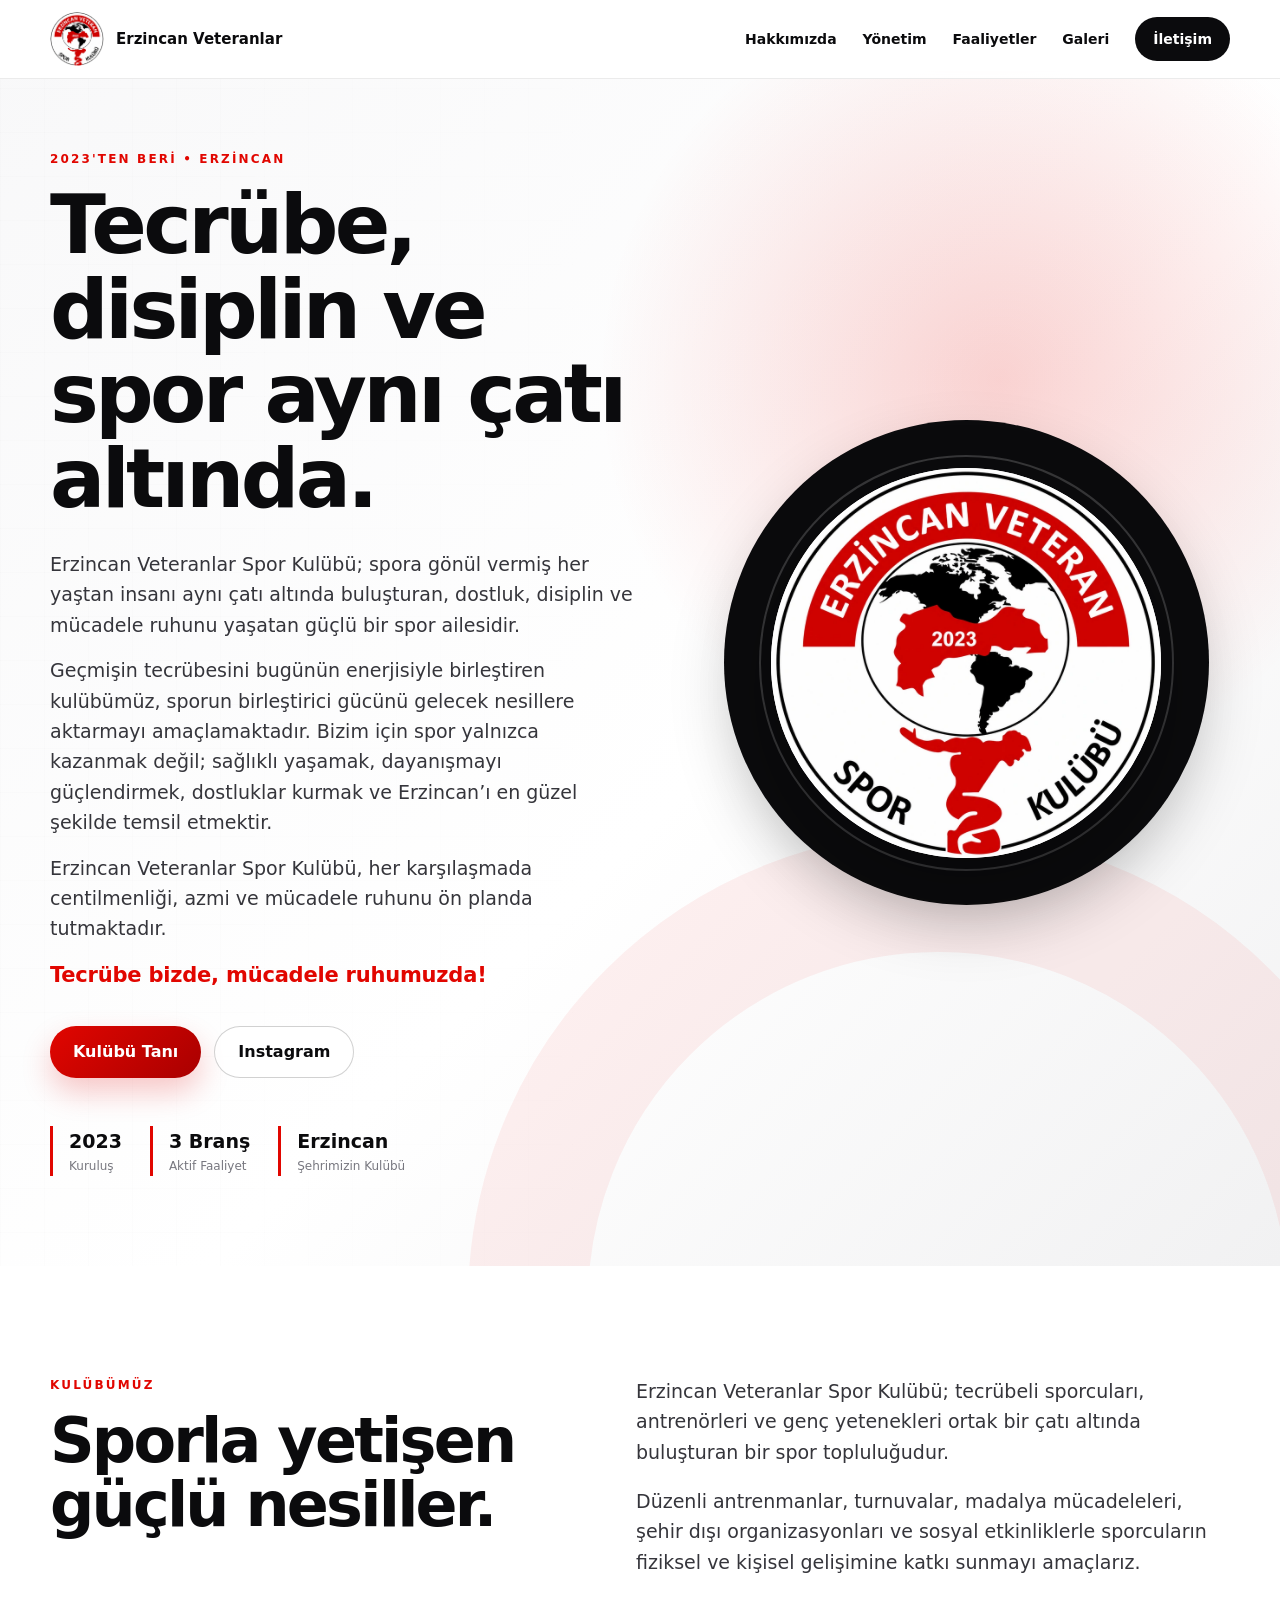
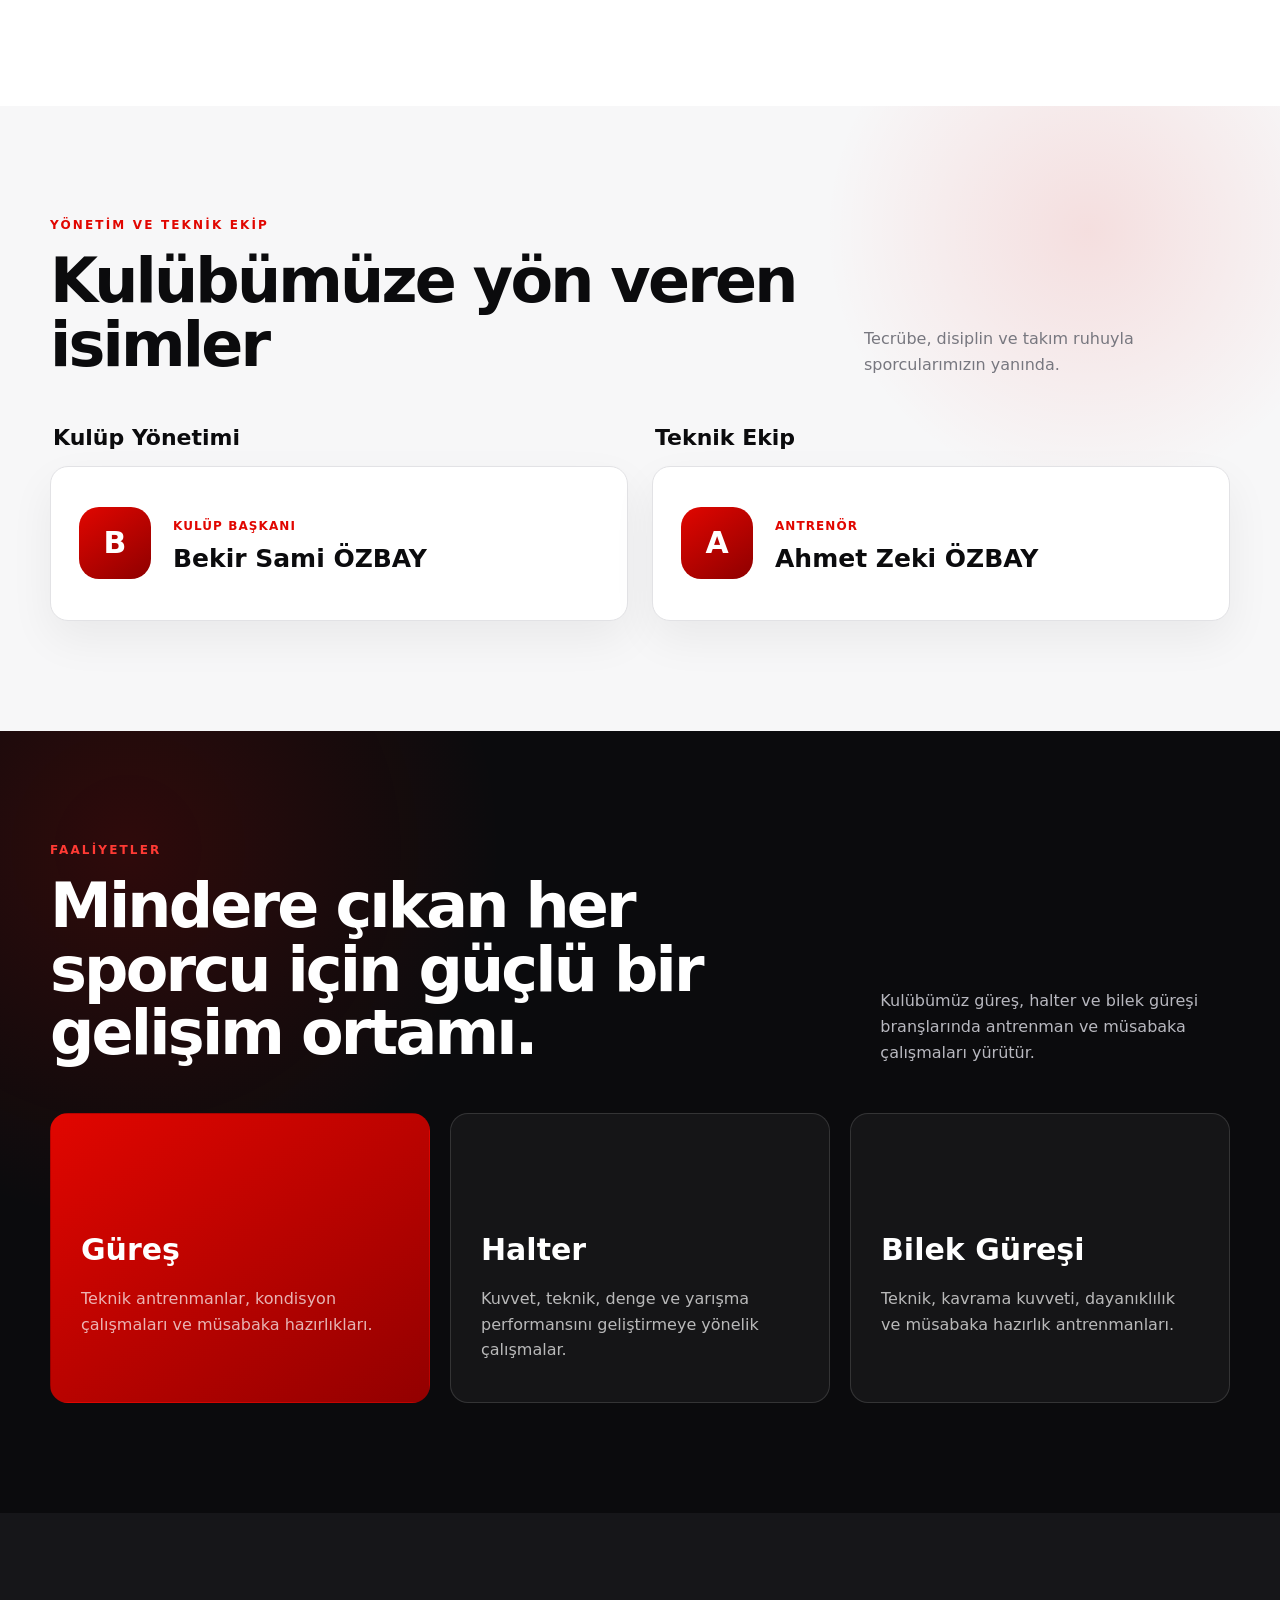
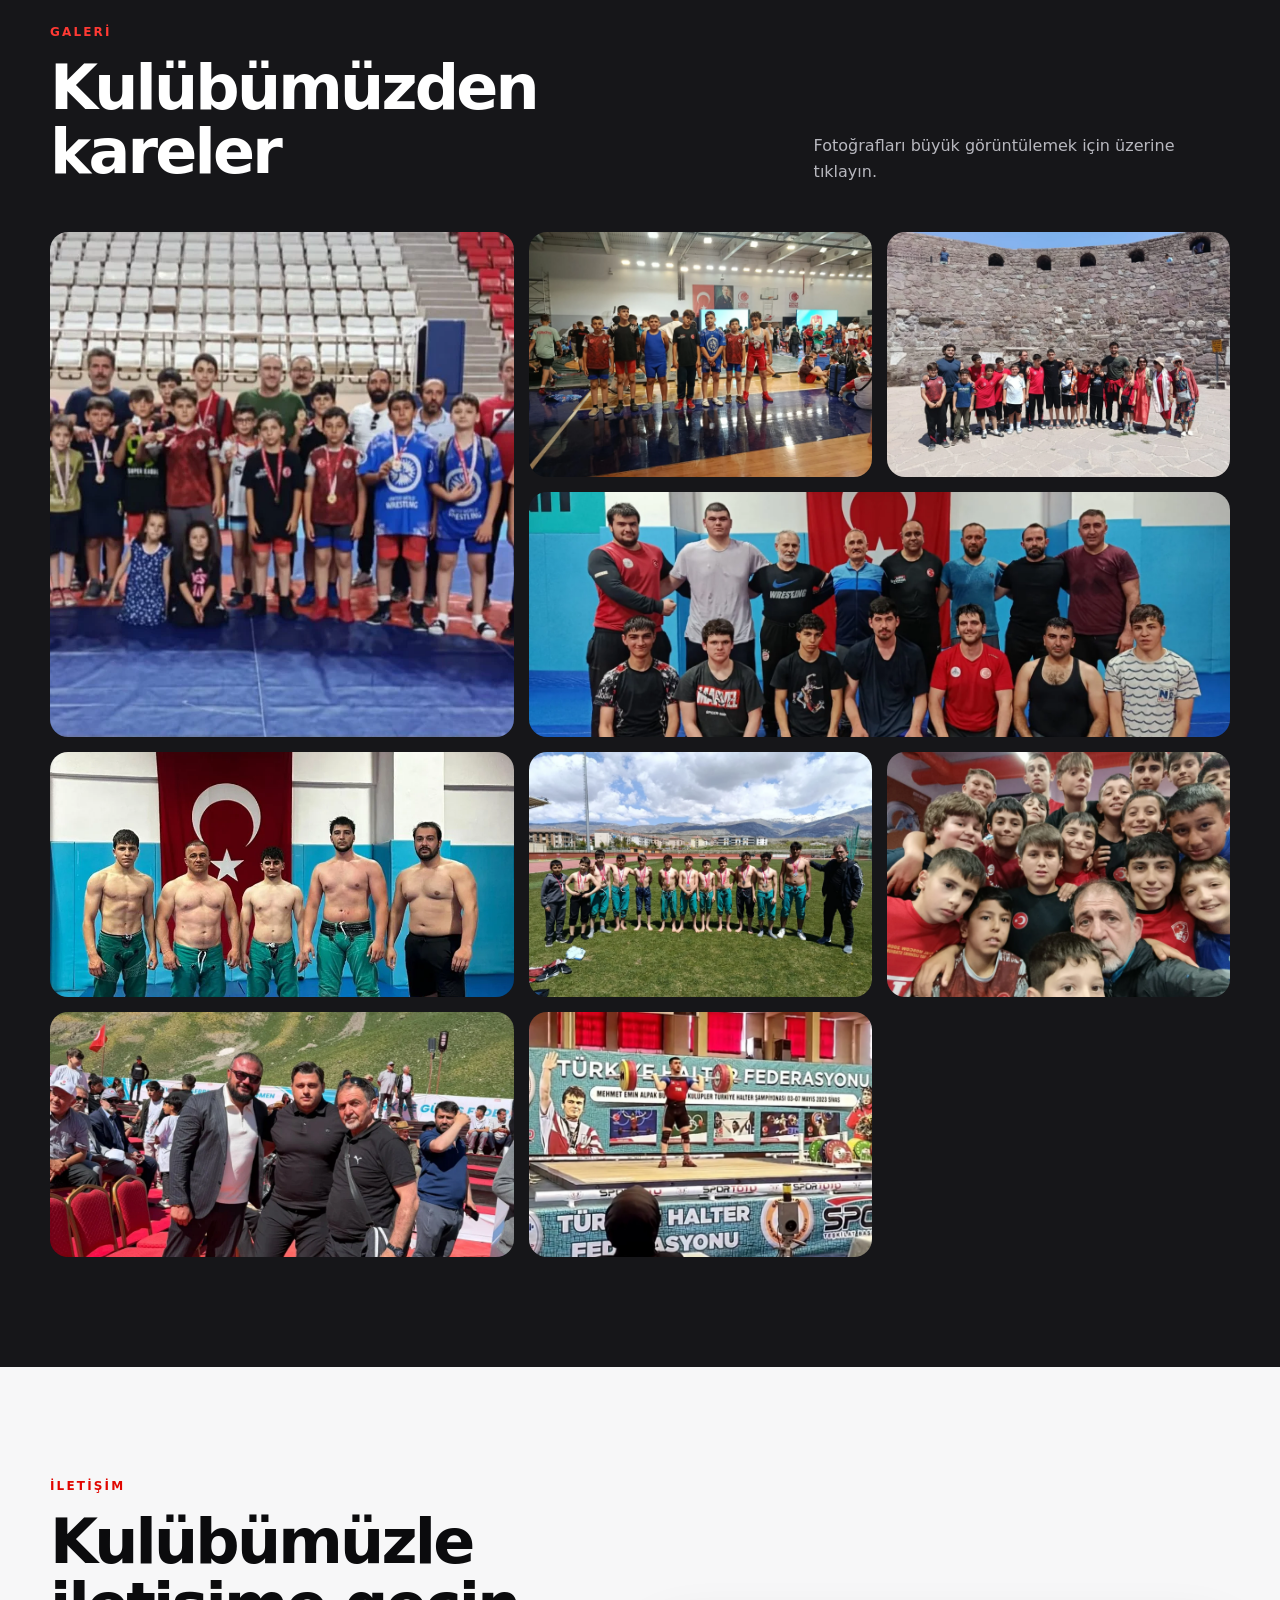
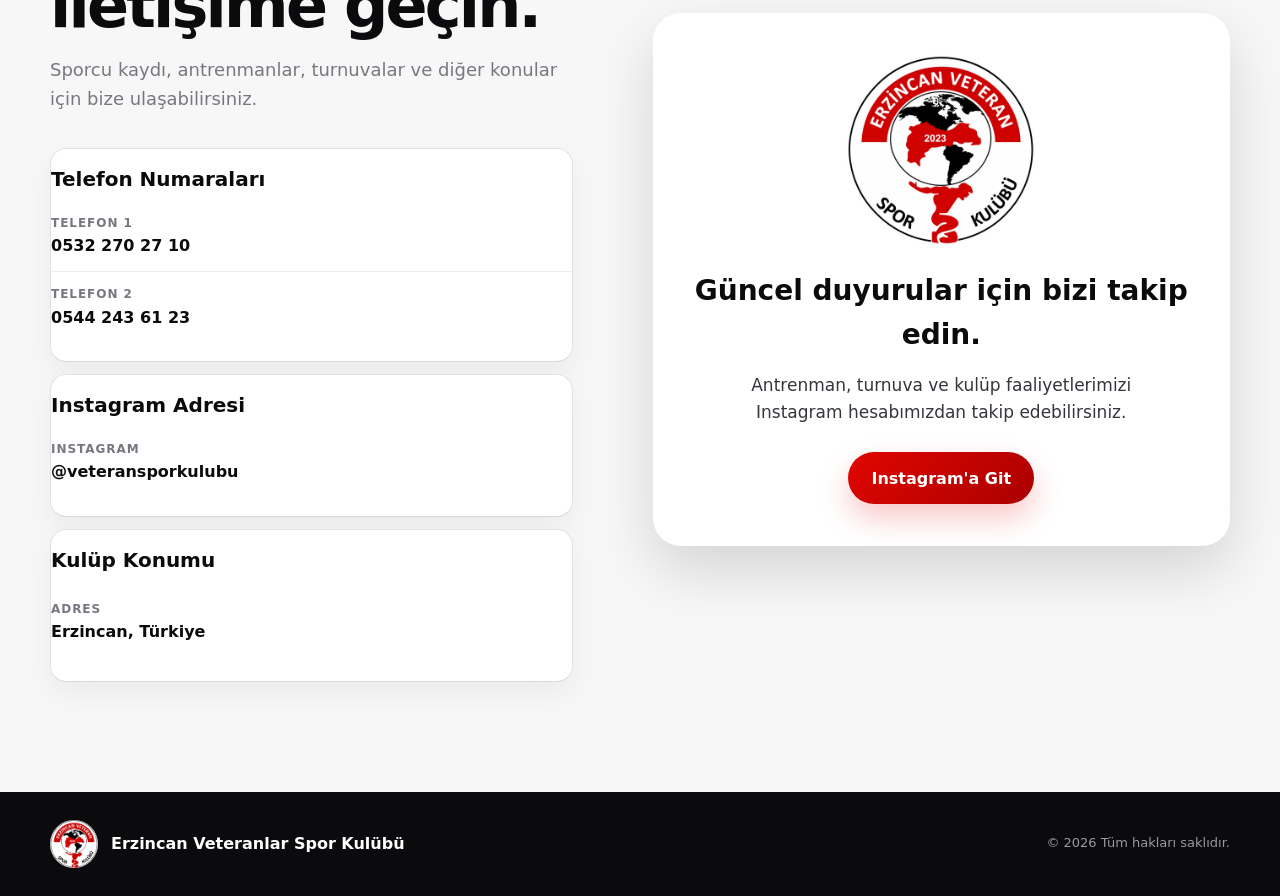
==== index.html @ 78c498e2 "Add files via upload" ====
<!DOCTYPE html>
<html lang="tr">
<head>
  <meta charset="UTF-8">
  <meta name="viewport" content="width=device-width, initial-scale=1.0">
  <meta name="description" content="Erzincan Veteranlar Spor Kulübü resmi web sitesi. Güreş, altyapı, turnuva ve kulüp faaliyetleri.">
  <title>Erzincan Veteranlar Spor Kulübü</title>
  <link rel="stylesheet" href="styles.css">
  <script defer src="https://identity.netlify.com/v1/netlify-identity-widget.js"></script>
</head>
<body>
  <header class="site-header" id="top">
    <div class="container nav-wrap">
      <a class="brand" href="#top">
        <img id="siteLogoBrand" src="assets/logo.webp" alt="Erzincan Veteranlar Spor Kulübü logosu">
        <div><strong id="brandName">Erzincan Veteranlar</strong></div>
      </a>

      <button class="menu-button" type="button" aria-label="Menüyü aç" aria-expanded="false">
        <span></span><span></span><span></span>
      </button>

      <nav class="main-nav">
        <a href="#hakkimizda">Hakkımızda</a>
        <a href="#yonetim">Yönetim</a>
        <a href="#faaliyetler">Faaliyetler</a>
        <a href="#galeri">Galeri</a>
        <a href="#iletisim" class="nav-cta">İletişim</a>
      </nav>
    </div>
  </header>

  <main>
    <section class="hero">
      <div class="hero-grid-pattern"></div>
      <div class="container hero-grid">
        <div class="hero-copy">
          <p class="eyebrow" id="heroEyebrow">2023'TEN BERİ • ERZİNCAN</p>
          <h1 id="heroTitle">Tecrübe, disiplin ve spor aynı çatı altında.</h1>
          <div class="hero-text hero-intro" id="heroIntro">
            <p>Erzincan Veteranlar Spor Kulübü; spora gönül vermiş her yaştan insanı aynı çatı altında buluşturan, dostluk, disiplin ve mücadele ruhunu yaşatan güçlü bir spor ailesidir.</p>
            <p>Geçmişin tecrübesini bugünün enerjisiyle birleştiren kulübümüz, sporun birleştirici gücünü gelecek nesillere aktarmayı amaçlamaktadır. Bizim için spor yalnızca kazanmak değil; sağlıklı yaşamak, dayanışmayı güçlendirmek, dostluklar kurmak ve Erzincan’ı en güzel şekilde temsil etmektir.</p>
            <p>Erzincan Veteranlar Spor Kulübü, her karşılaşmada centilmenliği, azmi ve mücadele ruhunu ön planda tutmaktadır.</p>
            <p class="hero-motto" id="heroMotto">Tecrübe bizde, mücadele ruhumuzda!</p>
          </div>

          <div class="hero-actions">
            <a href="#hakkimizda" class="button button-primary">Kulübü Tanı</a>
            <a href="https://www.instagram.com/veteransporkulubu" target="_blank" rel="noopener noreferrer" class="button button-outline instagram-link">Instagram</a>
          </div>

          <div class="hero-stats" id="heroStats">
            <div><strong>2023</strong><span>Kuruluş</span></div>
            <div><strong>3 Branş</strong><span>Aktif Faaliyet</span></div>
            <div><strong>Erzincan</strong><span>Şehrimizin Kulübü</span></div>
          </div>
        </div>

        <div class="hero-visual hero-logo-only">
          <div class="hero-logo-main">
            <img id="siteLogoHero" src="assets/logo.webp" alt="Erzincan Veteranlar Spor Kulübü amblemi">
          </div>
        </div>
      </div>
    </section>

    <section class="section" id="hakkimizda">
      <div class="container two-column">
        <div>
          <p class="section-kicker">KULÜBÜMÜZ</p>
          <h2 id="aboutTitle">Sporla yetişen güçlü nesiller.</h2>
        </div>
        <div class="about-copy" id="aboutText">
          <p>Erzincan Veteranlar Spor Kulübü; tecrübeli sporcuları, antrenörleri ve genç yetenekleri ortak bir çatı altında buluşturan bir spor topluluğudur.</p>
          <p>Düzenli antrenmanlar, turnuvalar, madalya mücadeleleri, şehir dışı organizasyonları ve sosyal etkinliklerle sporcuların fiziksel ve kişisel gelişimine katkı sunmayı amaçlarız.</p>
        </div>
      </div>
    </section>

    <section class="section management-section" id="yonetim">
      <div class="container">
        <div class="section-heading">
          <div>
            <p class="section-kicker">YÖNETİM VE TEKNİK EKİP</p>
            <h2 id="managementTitle">Kulübümüze yön veren isimler</h2>
          </div>
          <p id="managementIntro">Tecrübe, disiplin ve takım ruhuyla sporcularımızın yanında.</p>
        </div>
        <div class="management-grid" id="managementGrid">
          <div class="management-column">
            <h3 class="management-title">Kulüp Yönetimi</h3>
            <article class="person-card"><div class="person-mark">B</div><div><span>Kulüp Başkanı</span><h3>Bekir Sami ÖZBAY</h3></div></article>
          </div>
          <div class="management-column">
            <h3 class="management-title">Teknik Ekip</h3>
            <article class="person-card"><div class="person-mark">A</div><div><span>Antrenör</span><h3>Ahmet Zeki ÖZBAY</h3></div></article>
          </div>
        </div>
      </div>
    </section>

    <section class="section section-dark" id="faaliyetler">
      <div class="container">
        <div class="section-heading">
          <div>
            <p class="section-kicker section-kicker-light">FAALİYETLER</p>
            <h2 id="activitiesTitle">Mindere çıkan her sporcu için güçlü bir gelişim ortamı.</h2>
          </div>
          <p id="activitiesIntro">Kulübümüz güreş, halter ve bilek güreşi branşlarında antrenman ve müsabaka çalışmaları yürütür.</p>
        </div>
        <div class="cards" id="activitiesGrid">
          <article class="sport-card featured"><h3>Güreş</h3><p>Teknik antrenmanlar, kondisyon çalışmaları ve müsabaka hazırlıkları.</p></article>
          <article class="sport-card"><h3>Halter</h3><p>Kuvvet, teknik, denge ve yarışma performansını geliştirmeye yönelik çalışmalar.</p></article>
          <article class="sport-card"><h3>Bilek Güreşi</h3><p>Teknik, kavrama kuvveti, dayanıklılık ve müsabaka hazırlık antrenmanları.</p></article>
        </div>
      </div>
    </section>

    <section class="section gallery-section" id="galeri">
      <div class="container">
        <div class="section-heading">
          <div>
            <p class="section-kicker section-kicker-light">GALERİ</p>
            <h2 id="galleryTitle">Kulübümüzden kareler</h2>
          </div>
          <p>Fotoğrafları büyük görüntülemek için üzerine tıklayın.</p>
        </div>
        <div class="gallery-grid" id="galleryGrid">
          <button class="gallery-item gallery-large" data-image="assets/madalya-toreni.webp"><img src="assets/madalya-toreni.webp" alt="Madalya töreninde kulüp sporcuları" loading="lazy"></button>
          <button class="gallery-item" data-image="assets/turnuva-takimi.webp"><img src="assets/turnuva-takimi.webp" alt="Turnuvada genç sporcular" loading="lazy"></button>
          <button class="gallery-item" data-image="assets/kultur-gezisi.webp"><img src="assets/kultur-gezisi.webp" alt="Kulüp sporcularının kültür gezisi" loading="lazy"></button>
          <button class="gallery-item gallery-wide" data-image="assets/antrenman-grubu.webp"><img src="assets/antrenman-grubu.webp" alt="Güreş salonunda antrenman grubu" loading="lazy"></button>
          <button class="gallery-item" data-image="assets/gures-antrenmani.webp"><img src="assets/gures-antrenmani.webp" alt="Güreş antrenmanına katılan sporcular" loading="lazy"></button>
          <button class="gallery-item" data-image="assets/acik-hava-etkinligi.webp"><img src="assets/acik-hava-etkinligi.webp" alt="Açık havada madalyalı genç sporcular" loading="lazy"></button>
          <button class="gallery-item" data-image="assets/altyapi-ekibi.webp"><img src="assets/altyapi-ekibi.webp" alt="Kulübün altyapı sporcuları" loading="lazy"></button>
          <button class="gallery-item" data-image="assets/organizasyon.webp"><img src="assets/organizasyon.webp" alt="Kulüp yöneticilerinin katıldığı spor organizasyonu" loading="lazy"></button>
          <button class="gallery-item" data-image="assets/halter-sampiyonasi.webp"><img src="assets/halter-sampiyonasi.webp" alt="Halter müsabakasında yarışan sporcu" loading="lazy"></button>
        </div>
      </div>
    </section>

    <section class="section contact-section" id="iletisim">
      <div class="container contact-grid">
        <div>
          <p class="section-kicker">İLETİŞİM</p>
          <h2 id="contactTitle">Kulübümüzle iletişime geçin.</h2>
          <p class="contact-intro" id="contactIntro">Sporcu kaydı, antrenmanlar, turnuvalar ve diğer konular için bize ulaşabilirsiniz.</p>
          <div class="contact-items" id="contactItems">
            <div class="contact-group"><h3>Telefon Numaraları</h3><a href="tel:+905322702710"><span>Telefon 1</span><strong>0532 270 27 10</strong></a><a href="tel:+905442436123"><span>Telefon 2</span><strong>0544 243 61 23</strong></a></div>
            <div class="contact-group"><h3>Instagram Adresi</h3><a class="instagram-link" href="https://www.instagram.com/veteransporkulubu" target="_blank" rel="noopener noreferrer"><span>Instagram</span><strong id="instagramUsername">@veteransporkulubu</strong></a></div>
            <div class="contact-group"><h3>Kulüp Konumu</h3><div class="contact-static"><span>Adres</span><strong id="contactAddress">Erzincan, Türkiye</strong></div></div>
          </div>
        </div>

        <div class="contact-card">
          <img id="siteLogoContact" src="assets/logo.webp" alt="Erzincan Veteranlar Spor Kulübü logosu">
          <h3 id="contactCardTitle">Güncel duyurular için bizi takip edin.</h3>
          <p id="contactCardText">Antrenman, turnuva ve kulüp faaliyetlerimizi Instagram hesabımızdan takip edebilirsiniz.</p>
          <a class="button button-primary instagram-link" href="https://www.instagram.com/veteransporkulubu" target="_blank" rel="noopener noreferrer">Instagram'a Git</a>
        </div>
      </div>
    </section>
  </main>

  <div class="lightbox" id="lightbox" aria-hidden="true">
    <button class="lightbox-close" type="button" aria-label="Fotoğrafı kapat">×</button>
    <img id="lightboxImage" src="" alt="Büyütülmüş galeri fotoğrafı">
  </div>

  <footer class="site-footer">
    <div class="container footer-wrap">
      <div class="footer-brand">
        <img id="siteLogoFooter" src="assets/logo.webp" alt="">
        <div><strong id="footerName">Erzincan Veteranlar Spor Kulübü</strong></div>
      </div>
      <p>© <span id="year"></span> Tüm hakları saklıdır.</p>
    </div>
  </footer>

  <script src="script.js"></script>
</body>
</html>
---- styles.css ----
:root {
  --red: #e10600;
  --red-dark: #a90000;
  --black: #0b0b0d;
  --black-soft: #17171b;
  --white: #ffffff;
  --gray-50: #f7f7f8;
  --gray-100: #eeeeef;
  --gray-500: #77777f;
  --gray-700: #35353b;
  --shadow: 0 24px 60px rgba(0, 0, 0, 0.14);
  --radius-lg: 28px;
  --radius-md: 18px;
  --container: 1180px;
}

* { box-sizing: border-box; }
html { scroll-behavior: smooth; scroll-padding-top: 92px; }

body {
  margin: 0;
  color: var(--black);
  background: var(--white);
  font-family: Inter, ui-sans-serif, system-ui, -apple-system, BlinkMacSystemFont, "Segoe UI", sans-serif;
  line-height: 1.6;
}

body.lightbox-open { overflow: hidden; }
img { max-width: 100%; display: block; }
a { color: inherit; text-decoration: none; }
button { font: inherit; }
.container { width: min(calc(100% - 40px), var(--container)); margin-inline: auto; }

.site-header {
  position: fixed;
  z-index: 1000;
  inset: 0 0 auto;
  border-bottom: 1px solid rgba(0,0,0,.08);
  background: rgba(255,255,255,.92);
  backdrop-filter: blur(16px);
}

.nav-wrap {
  min-height: 78px;
  display: flex;
  align-items: center;
  justify-content: space-between;
  gap: 30px;
}

.brand { display: inline-flex; align-items: center; gap: 12px; }
.brand img { width: 54px; height: 54px; object-fit: cover; border-radius: 50%; }
.brand div { display: grid; line-height: 1.1; }
.brand strong { font-size: 15px; }
.brand span { margin-top: 5px; color: var(--gray-500); font-size: 13px; }

.main-nav { display: flex; align-items: center; gap: 26px; font-size: 14px; font-weight: 750; }
.main-nav a { transition: color .2s ease; }
.main-nav a:hover { color: var(--red); }
.nav-cta { padding: 11px 18px; color: var(--white)!important; border-radius: 999px; background: var(--black); }

.menu-button { display: none; border: 0; background: transparent; padding: 8px; }
.menu-button span { display: block; width: 24px; height: 2px; margin: 5px 0; background: var(--black); }

.hero {
  position: relative;
  overflow: hidden;
  min-height: 800px;
  padding: 150px 0 90px;
  background:
    radial-gradient(circle at 78% 30%, rgba(225,6,0,.18), transparent 30%),
    linear-gradient(135deg, #f8f8f9 0%, #fff 58%, #f1f1f2 100%);
}

.hero::before {
  content: "";
  position: absolute;
  width: 700px;
  height: 700px;
  right: -10%;
  bottom: -40%;
  border: 120px solid rgba(225,6,0,.06);
  border-radius: 50%;
}

.hero-grid-pattern {
  position: absolute;
  inset: 0;
  opacity: .32;
  background-image:
    linear-gradient(rgba(0,0,0,.035) 1px, transparent 1px),
    linear-gradient(90deg, rgba(0,0,0,.035) 1px, transparent 1px);
  background-size: 44px 44px;
  mask-image: linear-gradient(to right, #000, transparent 72%);
}

.hero-grid {
  position: relative;
  display: grid;
  grid-template-columns: minmax(0, 1.05fr) minmax(400px, .95fr);
  align-items: center;
  gap: 70px;
}

.eyebrow,
.section-kicker {
  margin: 0 0 14px;
  color: var(--red);
  font-size: 12px;
  font-weight: 900;
  letter-spacing: .18em;
}

.hero h1,
.section h2 { margin: 0; line-height: 1.03; letter-spacing: -.045em; }

.hero h1 { max-width: 760px; font-size: clamp(48px, 7vw, 82px); }

.hero-text {
  max-width: 650px;
  margin: 28px 0 0;
  color: var(--gray-700);
  font-size: 19px;
}


.hero-intro p {
  margin: 0 0 15px;
}

.hero-intro p:last-child {
  margin-bottom: 0;
}

.hero-motto {
  color: var(--red);
  font-weight: 900;
  font-size: 21px;
  letter-spacing: -.01em;
}

.hero-actions { display: flex; flex-wrap: wrap; gap: 13px; margin-top: 34px; }

.button {
  display: inline-flex;
  align-items: center;
  justify-content: center;
  min-height: 52px;
  padding: 0 23px;
  border: 0;
  border-radius: 999px;
  font-weight: 800;
  cursor: pointer;
  transition: transform .2s ease, box-shadow .2s ease;
}

.button:hover { transform: translateY(-2px); }

.button-primary {
  color: var(--white);
  background: linear-gradient(135deg, var(--red), var(--red-dark));
  box-shadow: 0 14px 30px rgba(225,6,0,.22);
}

.button-outline { border: 1px solid rgba(0,0,0,.18); background: rgba(255,255,255,.75); }

.hero-stats { display: flex; flex-wrap: wrap; gap: 28px; margin-top: 48px; }
.hero-stats div { display: grid; padding-left: 16px; border-left: 3px solid var(--red); }
.hero-stats strong { font-size: 19px; }
.hero-stats span { color: var(--gray-500); font-size: 12px; }

.hero-visual {
  position: relative;
  min-height: 560px;
  display: grid;
  place-items: center;
}

.hero-logo-only::before {
  content: "";
  position: absolute;
  width: 92%;
  aspect-ratio: 1;
  border-radius: 50%;
  background: var(--black);
  box-shadow: var(--shadow);
  z-index: 0;
}

.hero-logo-only::after {
  content: "";
  position: absolute;
  width: 78%;
  aspect-ratio: 1;
  border: 2px solid rgba(255,255,255,.18);
  border-radius: 50%;
  z-index: 1;
}

.hero-logo-main {
  position: relative;
  z-index: 2;
  width: 74%;
  max-width: 520px;
  aspect-ratio: 1;
  border-radius: 50%;
  overflow: hidden;
  background: var(--white);
  box-shadow: 0 28px 70px rgba(0,0,0,.32);
}

.hero-logo-main img {
  width: 100%;
  height: 100%;
  object-fit: cover;
}

.section { padding: 110px 0; }
.section h2 { font-size: clamp(38px, 5vw, 62px); }

.two-column {
  display: grid;
  grid-template-columns: .9fr 1.1fr;
  gap: 100px;
  align-items: start;
}

.about-copy { color: var(--gray-700); font-size: 19px; }
.about-copy p:first-child { margin-top: 0; }

.section-heading {
  display: flex;
  justify-content: space-between;
  align-items: end;
  gap: 50px;
  margin-bottom: 48px;
}

.section-heading > p { max-width: 430px; margin: 0; color: var(--gray-500); }

.management-section {
  background:
    radial-gradient(circle at 85% 20%, rgba(225,6,0,.10), transparent 22%),
    var(--gray-50);
}

.management-grid { display: grid; grid-template-columns: repeat(2, 1fr); gap: 24px; }

.management-column {
  display: grid;
  gap: 14px;
}

.management-title {
  margin: 0;
  padding-left: 3px;
  color: var(--black);
  font-size: 22px;
  line-height: 1.2;
}

.person-card {
  display: flex;
  align-items: center;
  gap: 22px;
  min-height: 155px;
  padding: 28px;
  border: 1px solid #e2e2e5;
  border-radius: var(--radius-md);
  background: var(--white);
  box-shadow: 0 18px 45px rgba(0,0,0,.06);
}

.person-mark {
  display: grid;
  place-items: center;
  flex: 0 0 72px;
  width: 72px;
  height: 72px;
  color: var(--white);
  border-radius: 20px;
  background: linear-gradient(145deg, var(--red), #8e0000);
  font-size: 30px;
  font-weight: 900;
}

.person-card span {
  color: var(--red);
  font-size: 12px;
  font-weight: 900;
  letter-spacing: .09em;
  text-transform: uppercase;
}

.person-card h3 { margin: 7px 0 0; font-size: 25px; line-height: 1.15; }

.section-dark {
  color: var(--white);
  background:
    radial-gradient(circle at 10% 15%, rgba(225,6,0,.17), transparent 28%),
    var(--black);
}

.section-dark .section-heading > p,
.gallery-section .section-heading > p { color: #b8b8bf; }

.section-kicker-light { color: #ff3a34; }

.cards { display: grid; grid-template-columns: repeat(3, 1fr); gap: 20px; }

.sport-card {
  min-height: 290px;
  padding: 30px;
  border: 1px solid rgba(255,255,255,.13);
  border-radius: var(--radius-md);
  background: rgba(255,255,255,.045);
  transition: transform .25s ease, border-color .25s ease;
}

.sport-card:hover { transform: translateY(-6px); border-color: rgba(255,255,255,.35); }
.sport-card.featured { background: linear-gradient(145deg, var(--red), #930000); border-color: transparent; }
.sport-card > span { color: rgba(255,255,255,.55); font-size: 13px; font-weight: 900; }
.sport-card h3 { margin: 82px 0 12px; font-size: 30px; }
.sport-card p { margin: 0; color: rgba(255,255,255,.7); }

.gallery-section { color: var(--white); background: #161619; }

.gallery-grid {
  display: grid;
  grid-template-columns: 1.15fr .85fr .85fr;
  grid-auto-rows: 245px;
  gap: 15px;
}

.gallery-item {
  position: relative;
  overflow: hidden;
  display: block;
  padding: 0;
  border: 0;
  border-radius: var(--radius-md);
  background: #222;
  cursor: pointer;
}

.gallery-item img {
  width: 100%;
  height: 100%;
  object-fit: cover;
  transition: transform .35s ease, filter .35s ease;
}


.gallery-item:hover img { transform: scale(1.04); filter: saturate(1.08); }


.gallery-large { grid-row: span 2; }
.gallery-wide { grid-column: span 2; }

.contact-section { background: var(--gray-50); }

.contact-grid {
  display: grid;
  grid-template-columns: .95fr 1.05fr;
  gap: 80px;
  align-items: center;
}

.contact-intro { max-width: 520px; color: var(--gray-500); font-size: 18px; }

.contact-items { display: grid; gap: 12px; margin-top: 34px; }

.contact-items a,
.contact-items div {
  display: grid;
  padding: 18px 0;
  border-bottom: 1px solid #d9d9dc;
}

.contact-items span {
  color: var(--gray-500);
  font-size: 12px;
  font-weight: 800;
  text-transform: uppercase;
  letter-spacing: .08em;
}

.contact-items a:hover strong { color: var(--red); }


.contact-group {
  padding: 20px 22px;
  border: 1px solid #e2e2e5;
  border-radius: 16px;
  background: var(--white);
  box-shadow: 0 12px 30px rgba(0,0,0,.05);
}

.contact-group h3 {
  margin: 0 0 10px;
  font-size: 20px;
  line-height: 1.2;
}

.contact-group a,
.contact-static {
  display: grid;
  padding: 13px 0;
  border-bottom: 1px solid #ececef;
}

.contact-group a:last-child,
.contact-static:last-child {
  border-bottom: 0;
}

.contact-group span {
  color: var(--gray-500);
  font-size: 12px;
  font-weight: 800;
  text-transform: uppercase;
  letter-spacing: .08em;
}

.contact-group a:hover strong {
  color: var(--red);
}

.contact-card {
  display: grid;
  place-items: center;
  padding: 42px;
  text-align: center;
  border-radius: var(--radius-lg);
  background: var(--white);
  box-shadow: var(--shadow);
}

.contact-card img { width: 190px; border-radius: 50%; }
.contact-card h3 { margin: 24px 0 0; font-size: 28px; }
.contact-card p { max-width: 470px; margin: 14px 0 26px; color: var(--gray-700); font-size: 17px; }

.lightbox {
  position: fixed;
  z-index: 3000;
  inset: 0;
  display: none;
  place-items: center;
  padding: 30px;
  background: rgba(0,0,0,.92);
}

.lightbox.open { display: grid; }

.lightbox img {
  max-width: min(94vw, 1500px);
  max-height: 88vh;
  border-radius: 16px;
  box-shadow: 0 30px 80px rgba(0,0,0,.55);
}

.lightbox-close {
  position: fixed;
  z-index: 2;
  top: 18px;
  right: 25px;
  width: 48px;
  height: 48px;
  color: var(--white);
  border: 1px solid rgba(255,255,255,.35);
  border-radius: 50%;
  background: rgba(255,255,255,.1);
  font-size: 31px;
  cursor: pointer;
}

.site-footer { color: var(--white); background: var(--black); padding: 28px 0; }

.footer-wrap { display: flex; align-items: center; justify-content: space-between; gap: 30px; }

.footer-brand { display: flex; align-items: center; gap: 13px; }
.footer-brand img { width: 48px; height: 48px; border-radius: 50%; }
.footer-brand div { display: grid; }
.footer-brand span { color: #9999a1; font-size: 12px; }
.site-footer p { margin: 0; color: #9999a1; font-size: 13px; }

@media (max-width: 960px) {
  .menu-button { display: block; }

  .main-nav {
    position: absolute;
    top: 78px;
    left: 20px;
    right: 20px;
    display: none;
    align-items: stretch;
    flex-direction: column;
    gap: 4px;
    padding: 18px;
    border-radius: 16px;
    background: var(--white);
    box-shadow: var(--shadow);
  }

  .main-nav.open { display: flex; }
  .main-nav a { padding: 12px; }

  .hero { min-height: auto; }

  .hero-grid,
  .two-column,
  .contact-grid { grid-template-columns: 1fr; }

  .hero-grid { gap: 70px; }
  .hero-visual { max-width: 680px; width: 100%; margin-inline: auto; }

  .hero-visual { min-height: 430px; }
  .hero-logo-main { width: 78%; }

  .two-column,
  .contact-grid { gap: 38px; }

  .management-grid,
  .cards { grid-template-columns: 1fr; }

  .sport-card { min-height: 230px; }
  .sport-card h3 { margin-top: 50px; }
}

@media (max-width: 700px) {
  .container { width: min(calc(100% - 28px), var(--container)); }
  .brand strong { font-size: 13px; }
  .brand span { font-size: 11px; }
  .brand img { width: 48px; height: 48px; }

  .hero { padding-top: 122px; }
  .hero h1 { font-size: 47px; }
  .hero-text { font-size: 17px; }
  .hero-stats { gap: 16px; }
  .hero-visual { min-height: 360px; }
  .hero-logo-main { width: 82%; }

  .section { padding: 78px 0; }
  .section-heading { align-items: start; flex-direction: column; gap: 20px; }

  .management-grid { grid-template-columns: 1fr; }
  .person-card { align-items: flex-start; }
  .person-card h3 { font-size: 21px; }

  .gallery-grid { grid-template-columns: 1fr; grid-auto-rows: 240px; }
  .gallery-large,
  .gallery-wide { grid-column: auto; grid-row: auto; }

  .contact-card { padding: 28px 20px; }
  .footer-wrap { align-items: flex-start; flex-direction: column; }
}
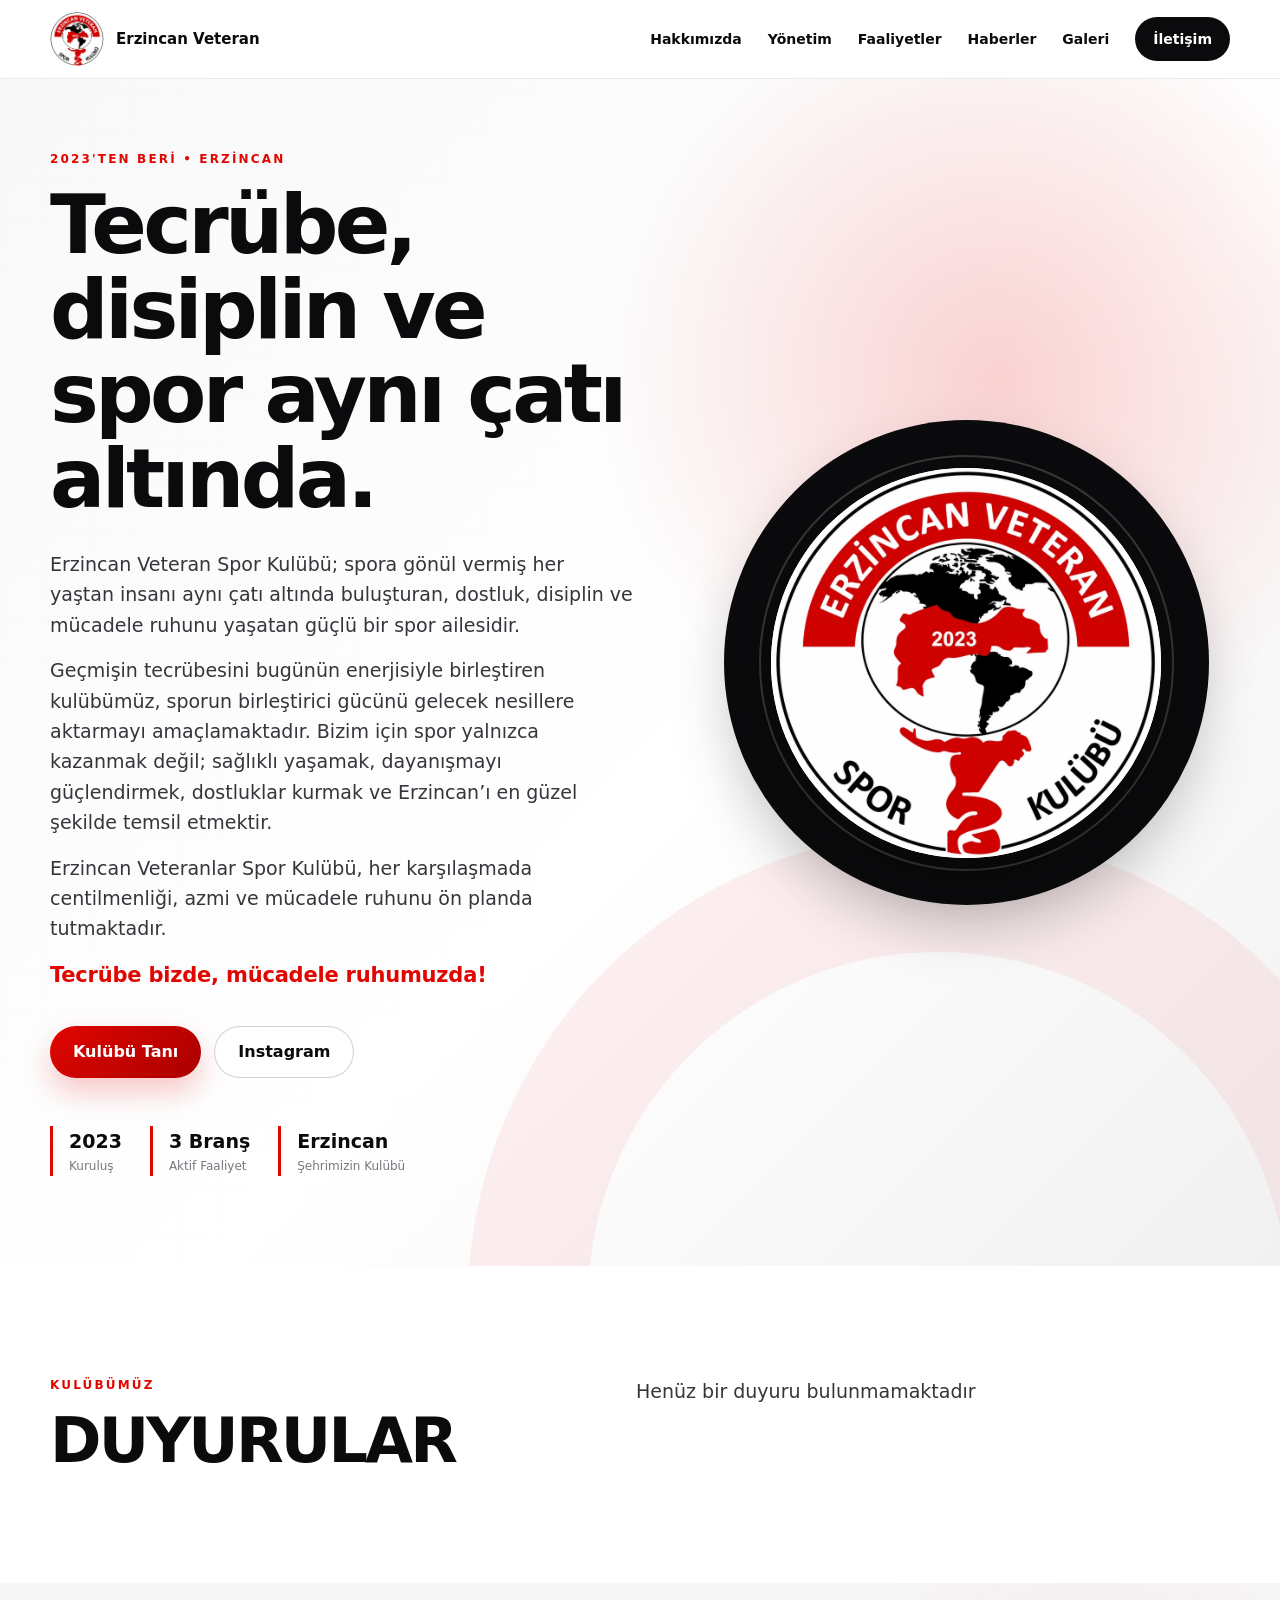
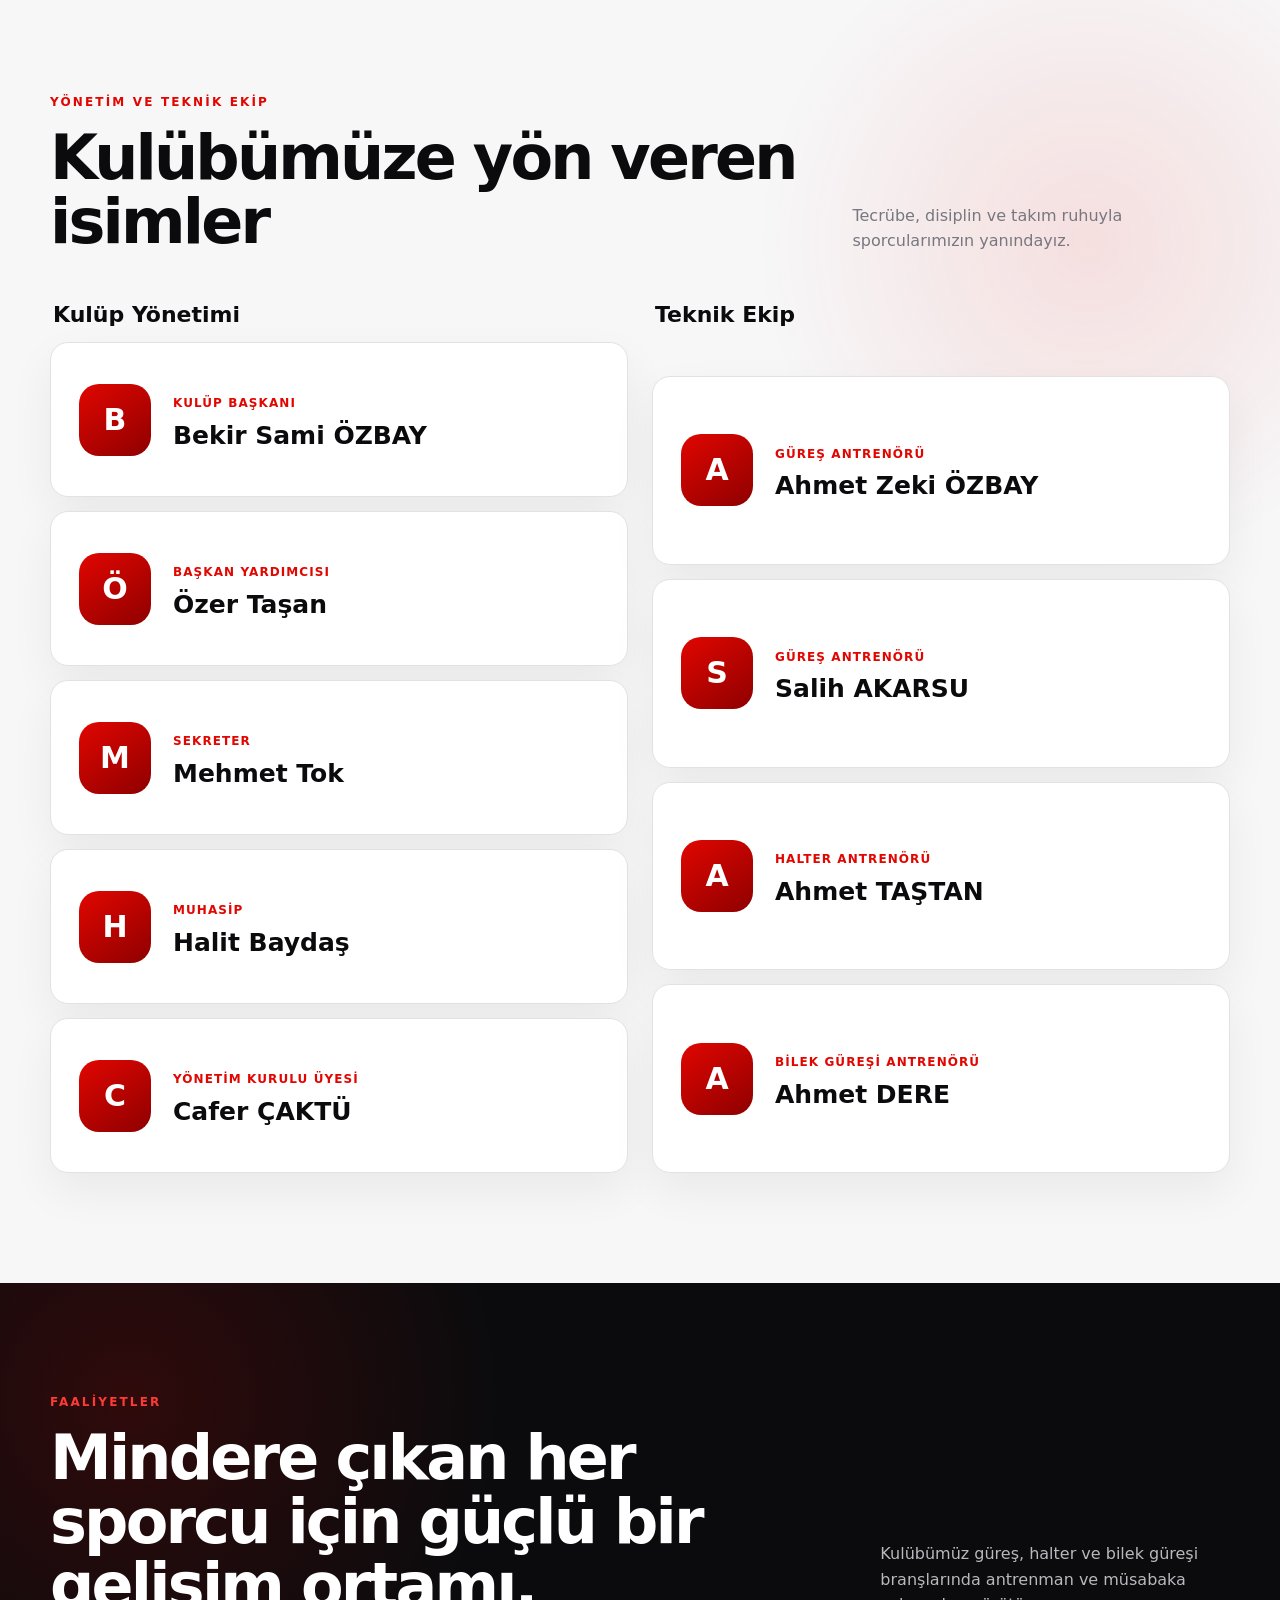
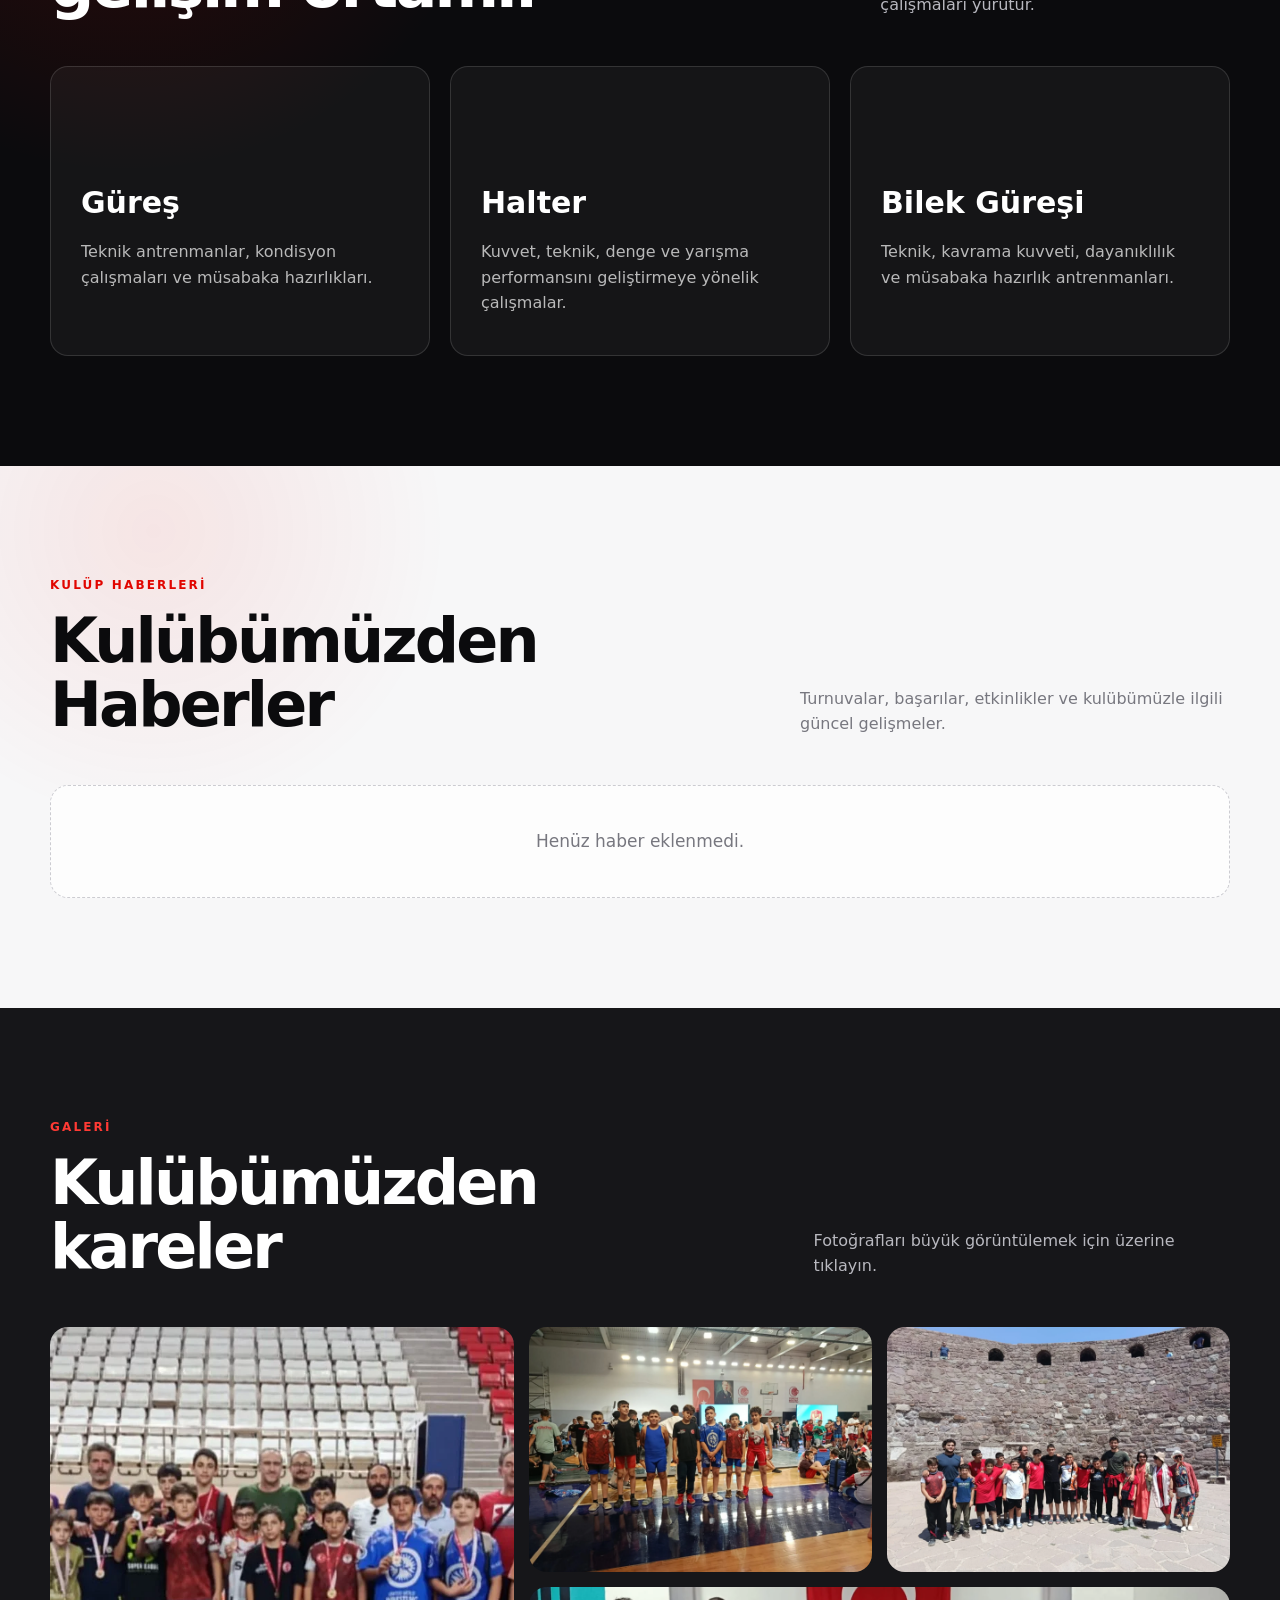
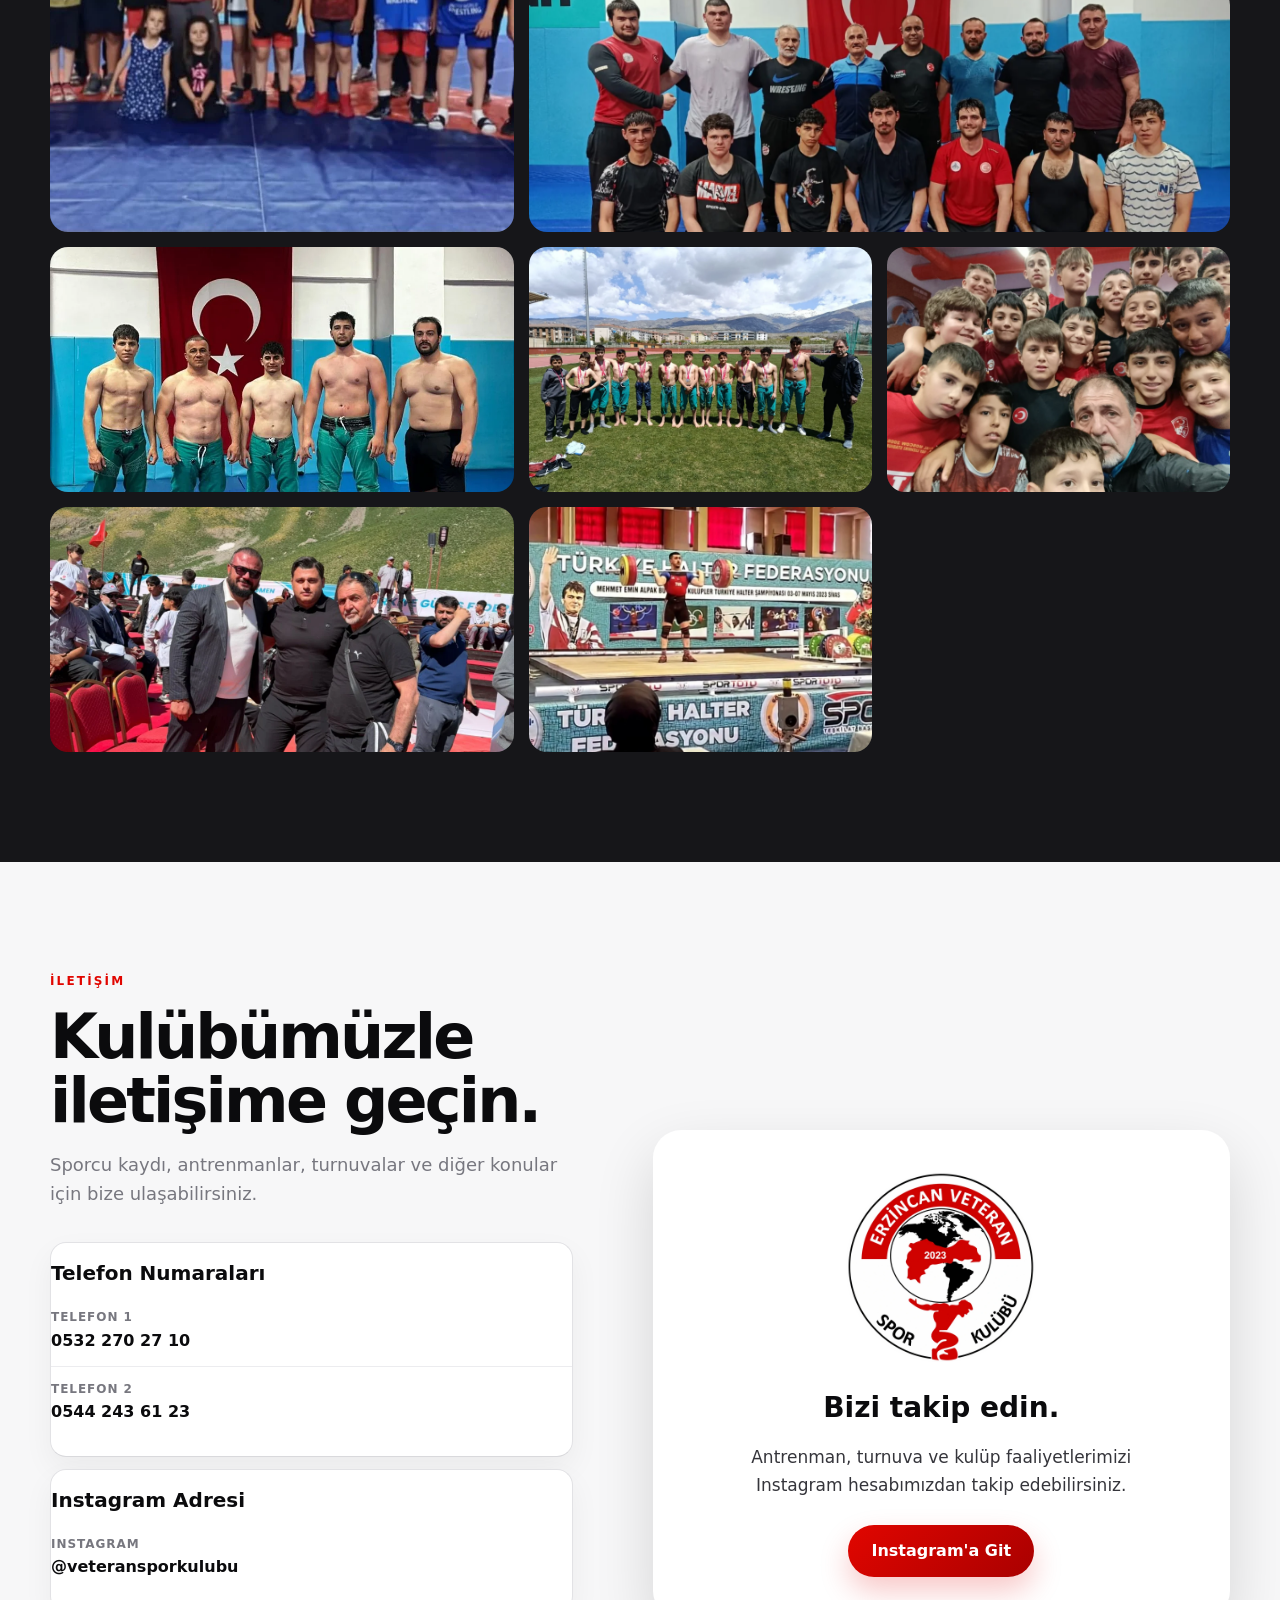
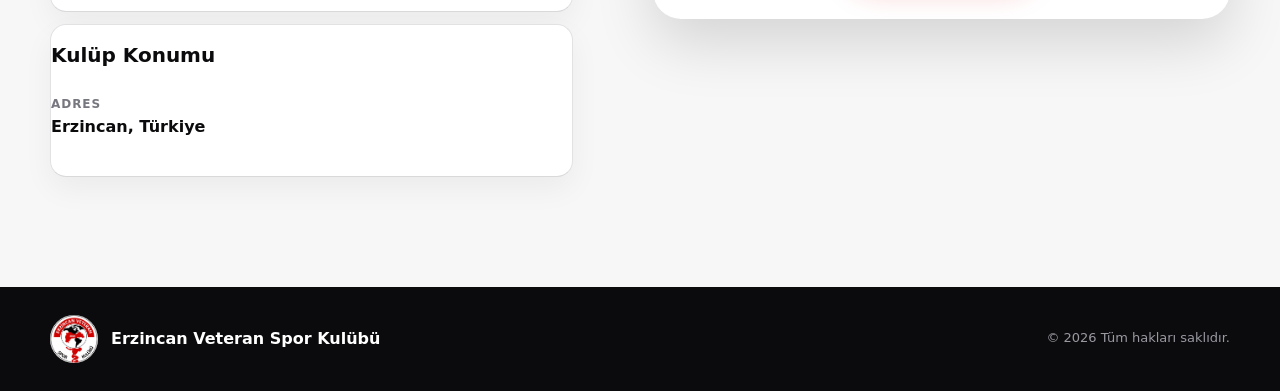
==== commit 799807a4: "Add files via upload" ====
--- a/index.html
+++ b/index.html
@@ -24,6 +24,7 @@
         <a href="#hakkimizda">Hakkımızda</a>
         <a href="#yonetim">Yönetim</a>
         <a href="#faaliyetler">Faaliyetler</a>
+        <a href="#haberler">Haberler</a>
         <a href="#galeri">Galeri</a>
         <a href="#iletisim" class="nav-cta">İletişim</a>
       </nav>
@@ -116,6 +117,22 @@
       </div>
     </section>
 
+
+    <section class="section news-section" id="haberler">
+      <div class="container">
+        <div class="section-heading">
+          <div>
+            <p class="section-kicker">KULÜP HABERLERİ</p>
+            <h2 id="newsTitle">Kulübümüzden Haberler</h2>
+          </div>
+          <p id="newsIntro">Turnuvalar, başarılar, etkinlikler ve kulübümüzle ilgili güncel gelişmeler.</p>
+        </div>
+        <div class="news-grid" id="newsGrid">
+          <div class="news-empty">Henüz haber eklenmedi.</div>
+        </div>
+      </div>
+    </section>
+
     <section class="section gallery-section" id="galeri">
       <div class="container">
         <div class="section-heading">
@@ -162,6 +179,22 @@
     </section>
   </main>
 
+
+  <div class="news-modal" id="newsModal" aria-hidden="true" role="dialog" aria-modal="true" aria-labelledby="newsModalTitle">
+    <div class="news-modal-card">
+      <button class="news-modal-close" type="button" aria-label="Haberi kapat">×</button>
+      <img id="newsModalImage" class="news-modal-image" src="" alt="" hidden>
+      <div class="news-modal-content">
+        <div class="news-modal-meta">
+          <span id="newsModalCategory"></span>
+          <time id="newsModalDate"></time>
+        </div>
+        <h2 id="newsModalTitle"></h2>
+        <div class="news-modal-body" id="newsModalBody"></div>
+      </div>
+    </div>
+  </div>
+
   <div class="lightbox" id="lightbox" aria-hidden="true">
     <button class="lightbox-close" type="button" aria-label="Fotoğrafı kapat">×</button>
     <img id="lightboxImage" src="" alt="Büyütülmüş galeri fotoğrafı">
--- a/styles.css
+++ b/styles.css
@@ -25,7 +25,8 @@
   line-height: 1.6;
 }
 
-body.lightbox-open { overflow: hidden; }
+body.lightbox-open,
+body.news-modal-open { overflow: hidden; }
 img { max-width: 100%; display: block; }
 a { color: inherit; text-decoration: none; }
 button { font: inherit; }
@@ -322,6 +323,184 @@
 .sport-card > span { color: rgba(255,255,255,.55); font-size: 13px; font-weight: 900; }
 .sport-card h3 { margin: 82px 0 12px; font-size: 30px; }
 .sport-card p { margin: 0; color: rgba(255,255,255,.7); }
+
+
+.news-section {
+  background:
+    radial-gradient(circle at 12% 12%, rgba(225,6,0,.08), transparent 24%),
+    var(--gray-50);
+}
+
+.news-grid {
+  display: grid;
+  grid-template-columns: repeat(3, minmax(0, 1fr));
+  gap: 22px;
+}
+
+.news-card {
+  overflow: hidden;
+  display: flex;
+  flex-direction: column;
+  min-width: 0;
+  border: 1px solid #e1e1e4;
+  border-radius: var(--radius-md);
+  background: var(--white);
+  box-shadow: 0 18px 45px rgba(0,0,0,.07);
+  transition: transform .25s ease, box-shadow .25s ease;
+}
+
+.news-card:hover {
+  transform: translateY(-6px);
+  box-shadow: 0 24px 55px rgba(0,0,0,.12);
+}
+
+.news-media {
+  overflow: hidden;
+  aspect-ratio: 16 / 10;
+  background: linear-gradient(145deg, var(--black), #3b0000);
+}
+
+.news-media img {
+  width: 100%;
+  height: 100%;
+  object-fit: cover;
+  transition: transform .35s ease;
+}
+
+.news-card:hover .news-media img { transform: scale(1.035); }
+
+.news-media-placeholder {
+  display: grid;
+  place-items: center;
+  width: 100%;
+  height: 100%;
+  padding: 20px;
+  color: rgba(255,255,255,.92);
+  background:
+    radial-gradient(circle at 80% 20%, rgba(225,6,0,.8), transparent 34%),
+    linear-gradient(145deg, #111, #2a2a2f);
+  font-size: 18px;
+  font-weight: 900;
+  letter-spacing: .12em;
+  text-align: center;
+  text-transform: uppercase;
+}
+
+.news-content {
+  display: flex;
+  flex: 1;
+  flex-direction: column;
+  padding: 25px;
+}
+
+.news-meta,
+.news-modal-meta {
+  display: flex;
+  flex-wrap: wrap;
+  align-items: center;
+  gap: 10px;
+  color: var(--gray-500);
+  font-size: 12px;
+  font-weight: 800;
+}
+
+.news-meta span,
+.news-modal-meta span {
+  padding: 5px 9px;
+  color: var(--red-dark);
+  border-radius: 999px;
+  background: rgba(225,6,0,.09);
+  letter-spacing: .05em;
+  text-transform: uppercase;
+}
+
+.news-content h3 {
+  margin: 16px 0 10px;
+  font-size: 25px;
+  line-height: 1.18;
+  letter-spacing: -.025em;
+}
+
+.news-content > p {
+  margin: 0;
+  color: var(--gray-700);
+}
+
+.news-read-more {
+  align-self: flex-start;
+  margin-top: auto;
+  padding: 20px 0 0;
+  color: var(--red-dark);
+  border: 0;
+  background: transparent;
+  font-weight: 900;
+  cursor: pointer;
+}
+
+.news-read-more::after { content: "  →"; }
+
+.news-empty {
+  grid-column: 1 / -1;
+  padding: 42px;
+  color: var(--gray-500);
+  border: 1px dashed #ccccd1;
+  border-radius: var(--radius-md);
+  background: rgba(255,255,255,.75);
+  font-size: 17px;
+  text-align: center;
+}
+
+.news-modal {
+  position: fixed;
+  z-index: 3100;
+  inset: 0;
+  display: none;
+  place-items: center;
+  overflow-y: auto;
+  padding: 28px;
+  background: rgba(0,0,0,.86);
+}
+
+.news-modal.open { display: grid; }
+
+.news-modal-card {
+  position: relative;
+  overflow: hidden;
+  width: min(760px, 100%);
+  max-height: calc(100vh - 56px);
+  overflow-y: auto;
+  border-radius: 24px;
+  background: var(--white);
+  box-shadow: 0 30px 90px rgba(0,0,0,.5);
+}
+
+.news-modal-image {
+  width: 100%;
+  max-height: 430px;
+  object-fit: cover;
+}
+
+.news-modal-content { padding: 34px; }
+.news-modal-content h2 { margin: 15px 0 20px; font-size: clamp(30px, 5vw, 48px); line-height: 1.08; }
+.news-modal-body { color: var(--gray-700); font-size: 17px; }
+.news-modal-body p { margin: 0 0 16px; }
+.news-modal-body p:last-child { margin-bottom: 0; }
+
+.news-modal-close {
+  position: sticky;
+  z-index: 2;
+  top: 14px;
+  float: right;
+  width: 45px;
+  height: 45px;
+  margin: 14px 14px -59px 0;
+  color: var(--white);
+  border: 1px solid rgba(255,255,255,.32);
+  border-radius: 50%;
+  background: rgba(0,0,0,.72);
+  font-size: 29px;
+  cursor: pointer;
+}
 
 .gallery-section { color: var(--white); background: #161619; }
 
@@ -523,6 +702,8 @@
   .management-grid,
   .cards { grid-template-columns: 1fr; }
 
+  .news-grid { grid-template-columns: repeat(2, minmax(0, 1fr)); }
+
   .sport-card { min-height: 230px; }
   .sport-card h3 { margin-top: 50px; }
 }
@@ -547,6 +728,11 @@
   .person-card { align-items: flex-start; }
   .person-card h3 { font-size: 21px; }
 
+  .news-grid { grid-template-columns: 1fr; }
+  .news-modal { padding: 14px; }
+  .news-modal-card { max-height: calc(100vh - 28px); border-radius: 18px; }
+  .news-modal-content { padding: 26px 20px; }
+
   .gallery-grid { grid-template-columns: 1fr; grid-auto-rows: 240px; }
   .gallery-large,
   .gallery-wide { grid-column: auto; grid-row: auto; }
